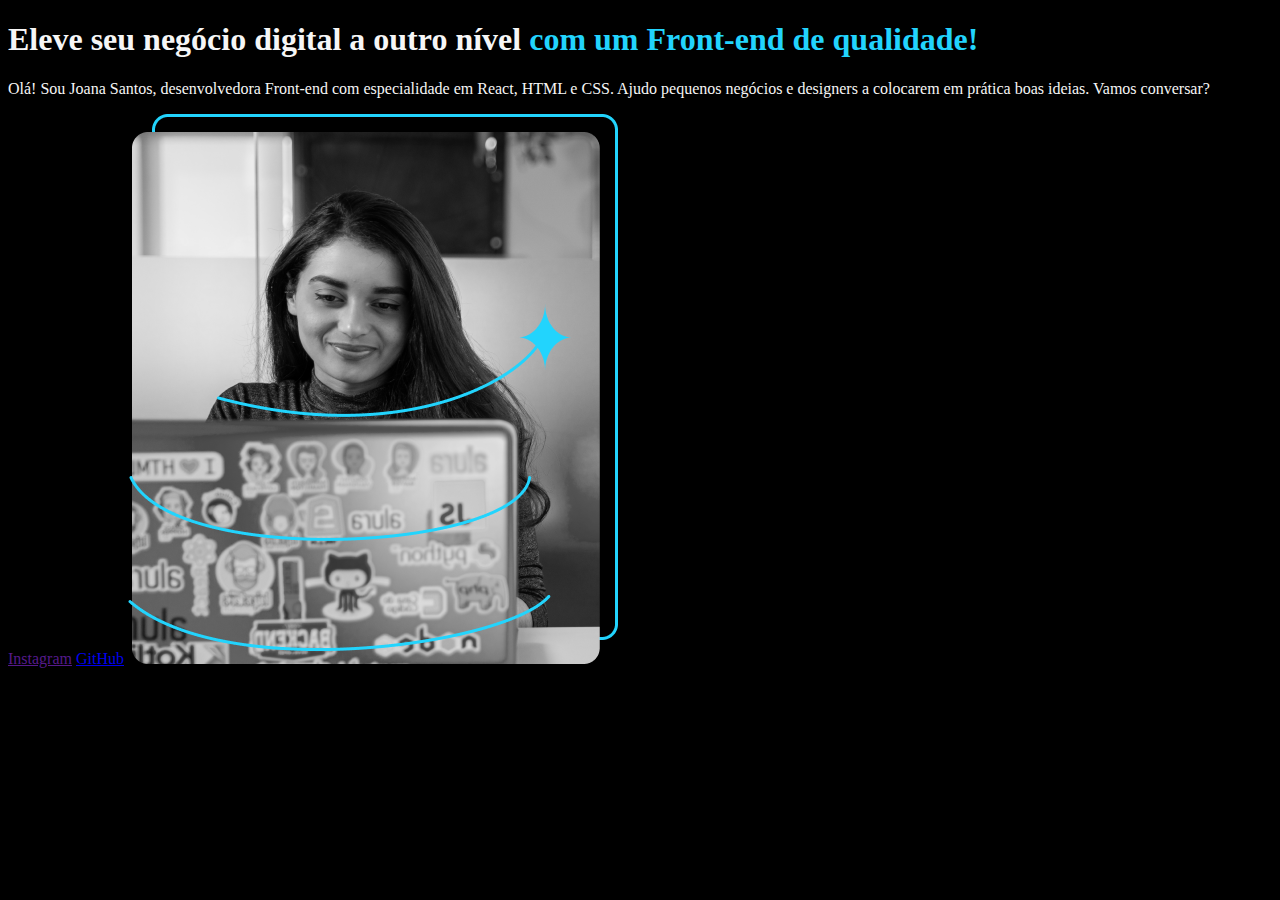
==== src/index.html @ 068dfb2e "feat: init project of html and css" ====
<!DOCTYPE html>
<html lang="en">
<head>
    <meta charset="UTF-8">
    <meta name="viewport" content="width=device-width, initial-scale=1.0">
    <link rel="stylesheet" href="./styles/style.css">
    <title>Portifolio</title>
</head>
<body>
    <header></header>
    <main>

        <h1>Eleve seu negócio digital a outro nível <strong class="mark_titulo">com um Front-end de qualidade!</strong></h1>

        <p>Olá! Sou Joana Santos, desenvolvedora Front-end com especialidade em React, HTML e CSS. Ajudo pequenos negócios e designers a colocarem em prática boas ideias. Vamos conversar?</p>

        <a href="">Instagram</a>
        <a href="https://github.com/PauloSergio-0">GitHub</a>
        <img src="./images/Imagem.png" alt="foto user">
    </main>
    <footer></footer>
</body>
</html>
---- src/styles/style.css ----
body{
    background-color: #000000;
    color: #F6F6F6;
}

h1{
    font-family: 'Krona One';
}

p,a{
    font-family: 'Montserrat';
}
.mark_titulo{
    color: #22D4FD;
}
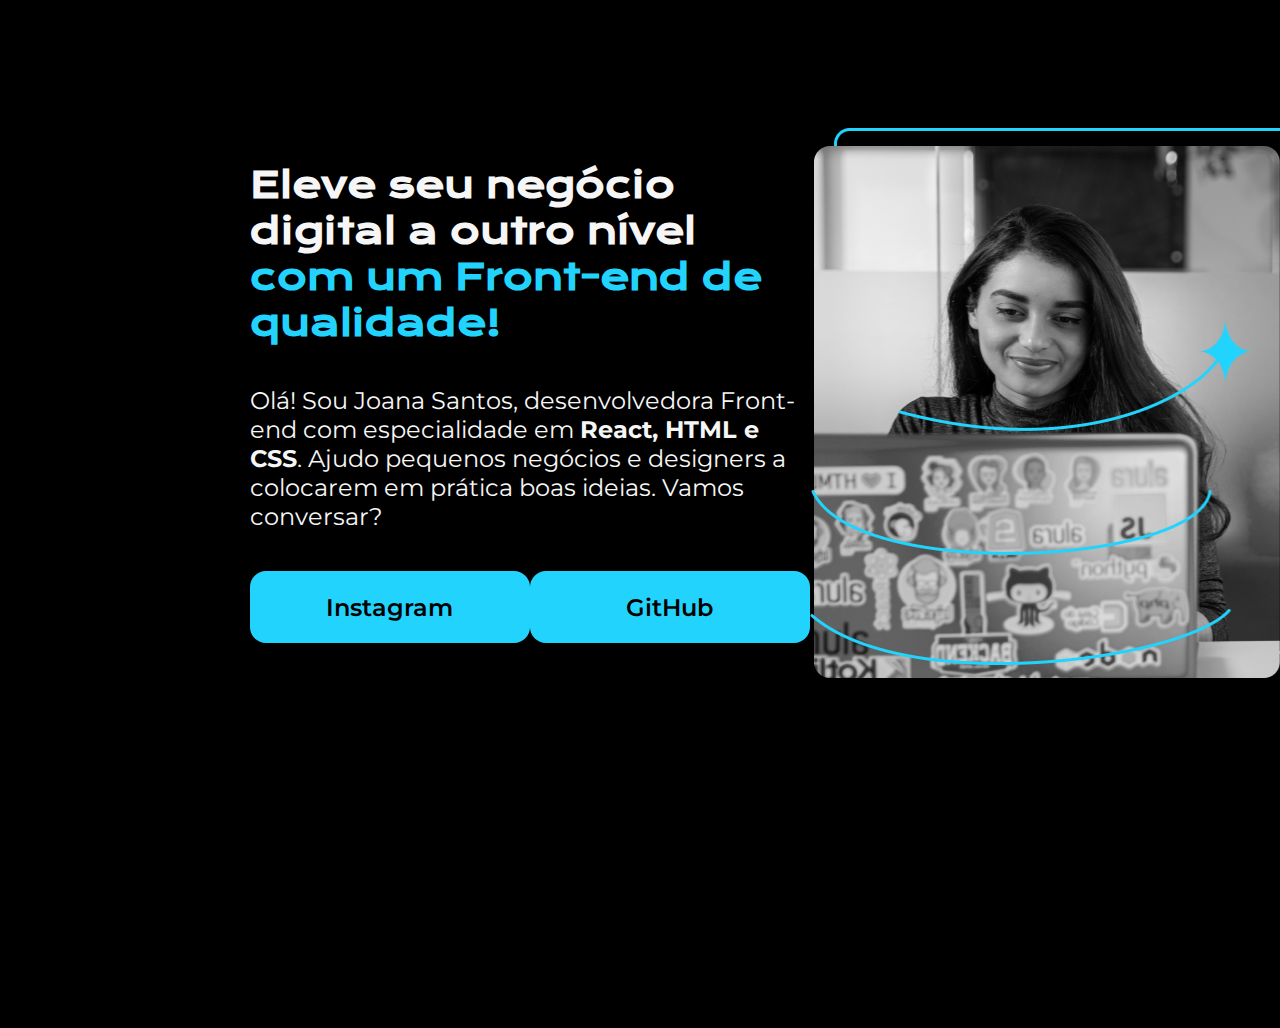
==== commit 1c108016: "feat: added styles in the project" ====
--- a/src/index.html
+++ b/src/index.html
@@ -8,16 +8,21 @@
 </head>
 <body>
     <header></header>
-    <main>
 
-        <h1>Eleve seu negócio digital a outro nível <strong class="mark_titulo">com um Front-end de qualidade!</strong></h1>
+    <main class="apresentacao">
+        <section class="apresentacao__conteudo">
+            <h1 class="apresentacao__conteudo__titulo">Eleve seu negócio digital a outro nível <strong class="destaque_titulo">com um Front-end de qualidade!</strong></h1>
+            <p class="apresentacao__conteudo__texto">Olá! Sou Joana Santos, desenvolvedora Front-end com especialidade em <strong>React, HTML e CSS</strong>. Ajudo pequenos negócios e designers a colocarem em prática boas ideias. Vamos conversar?</p>
 
-        <p>Olá! Sou Joana Santos, desenvolvedora Front-end com especialidade em React, HTML e CSS. Ajudo pequenos negócios e designers a colocarem em prática boas ideias. Vamos conversar?</p>
+            <div class="apresentacao__links">
+                <a class="apresentacao__links__botao" href="">Instagram</a>
+                <a class="apresentacao__links__botao" href="https://github.com/PauloSergio-0">GitHub</a>
+            </div>
+        </section>
 
-        <a href="">Instagram</a>
-        <a href="https://github.com/PauloSergio-0">GitHub</a>
         <img src="./images/Imagem.png" alt="foto user">
     </main>
+
     <footer></footer>
 </body>
 </html>--- a/src/styles/style.css
+++ b/src/styles/style.css
@@ -1,15 +1,66 @@
+@import url('https://fonts.googleapis.com/css2?family=Heebo:wght@900&family=Krona+One&family=Open+Sans:wght@600&family=Roboto:ital@1&display=swap');
+
+@import url('https://fonts.googleapis.com/css2?family=Heebo:wght@900&family=Krona+One&family=Montserrat:ital,wght@0,100..900;1,100..900&family=Open+Sans:wght@600&family=Roboto:ital@1&display=swap');
+
+*{
+    padding: 0;
+    margin: 0;
+
+}
+
 body{
+    height: 100vh;
+    box-sizing: border-box;/*para não vazar conteúdo */
     background-color: #000000;
     color: #F6F6F6;
 }
 
-h1{
-    font-family: 'Krona One';
+.destaque_titulo{
+    color: #22D4FD;
 }
 
-p,a{
-    font-family: 'Montserrat';
+.apresentacao{
+    display: flex;
+    align-items: center;
+    justify-content: space-between;
+    margin: 10% 19.5%;
 }
-.mark_titulo{
-    color: #22D4FD;
+.apresentacao__conteudo{
+    width: 615px;
+    height: 482px;
+    display: flex;
+    flex-direction: column;
+    gap: 40px; /*espaçamento entre os elementos filhos*/
+}
+
+.apresentacao__conteudo__texto{
+    font-family: 'Montserrat', sans-serif;
+    font-size: 24px;
+}
+
+.apresentacao__conteudo__titulo{
+    font-family: 'Krona One';
+    font-size: 36px;
+
+}
+.apresentacao__links{
+    display: flex;
+    justify-content: space-between;
+}
+.apresentacao__links__botao{
+    font-family: 'Montserrat', sans-serif;
+    background-color: #22D4FD;
+    width: 280px;
+    padding: 21.5px 0px;
+    font-size: 24px;
+    text-align: center;
+    border-radius: 16px;
+    text-decoration: none;
+    font-weight: 600;
+    color: #000000;
+}
+img{
+    width: 488px;
+    height: 550px;
+    
 }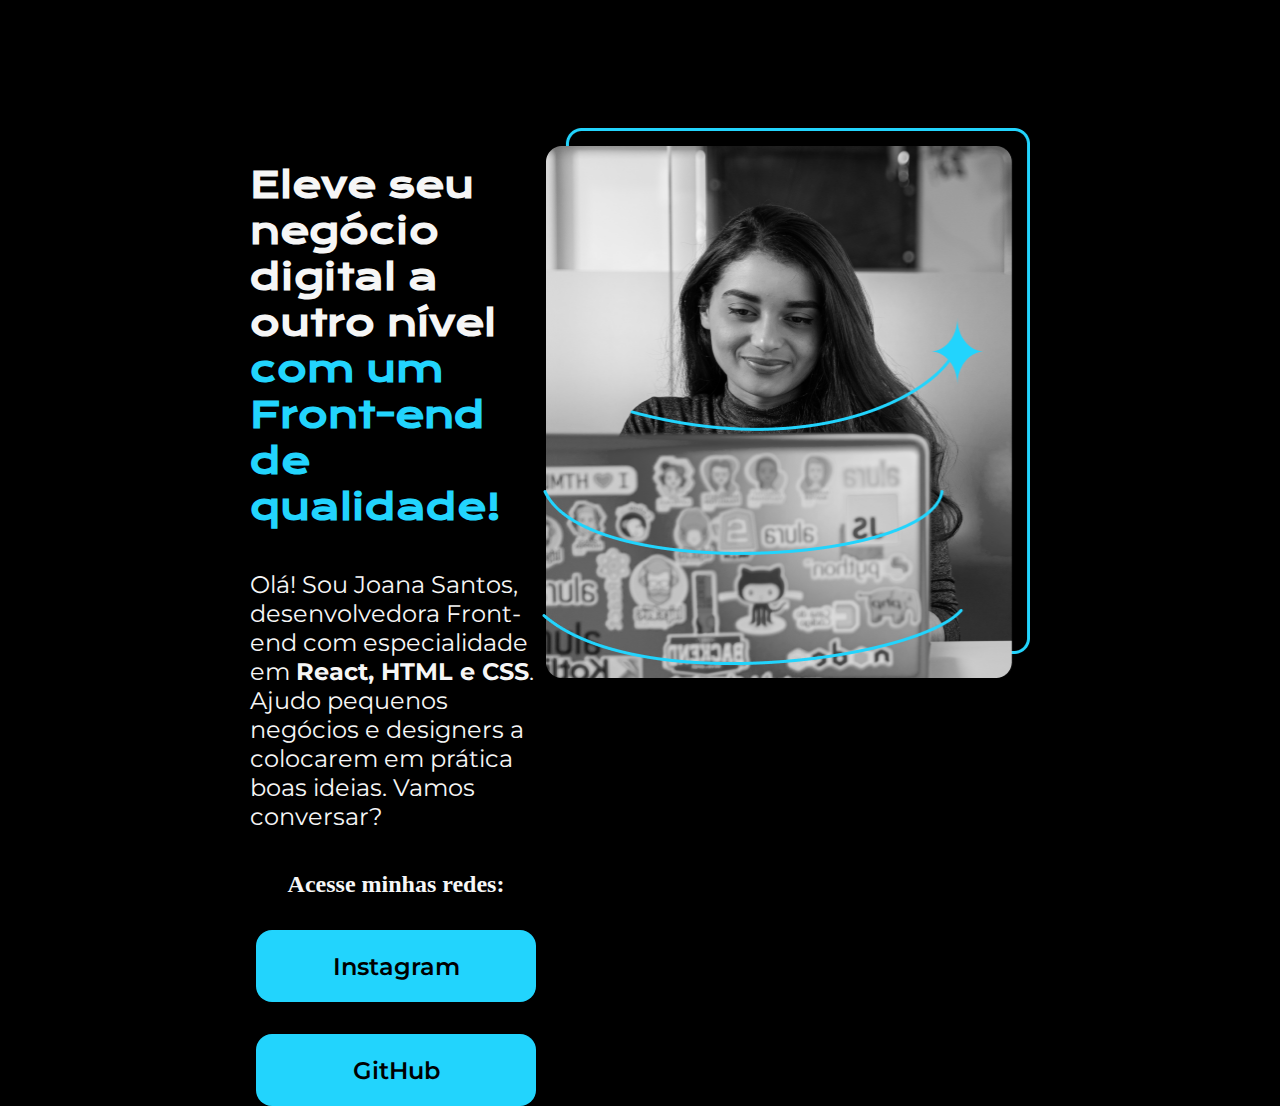
==== commit a078e2f7: "feat: add links" ====
--- a/src/index.html
+++ b/src/index.html
@@ -15,6 +15,8 @@
             <p class="apresentacao__conteudo__texto">Olá! Sou Joana Santos, desenvolvedora Front-end com especialidade em <strong>React, HTML e CSS</strong>. Ajudo pequenos negócios e designers a colocarem em prática boas ideias. Vamos conversar?</p>
 
             <div class="apresentacao__links">
+
+                <h2 class="">Acesse minhas redes:</h2>
                 <a class="apresentacao__links__botao" href="">Instagram</a>
                 <a class="apresentacao__links__botao" href="https://github.com/PauloSergio-0">GitHub</a>
             </div>
--- a/src/styles/style.css
+++ b/src/styles/style.css
@@ -45,7 +45,10 @@
 }
 .apresentacao__links{
     display: flex;
-    justify-content: space-between;
+    /* justify-content: space-between; */
+    flex-direction: column;
+    align-items: center;
+    gap: 32px;
 }
 .apresentacao__links__botao{
     font-family: 'Montserrat', sans-serif;
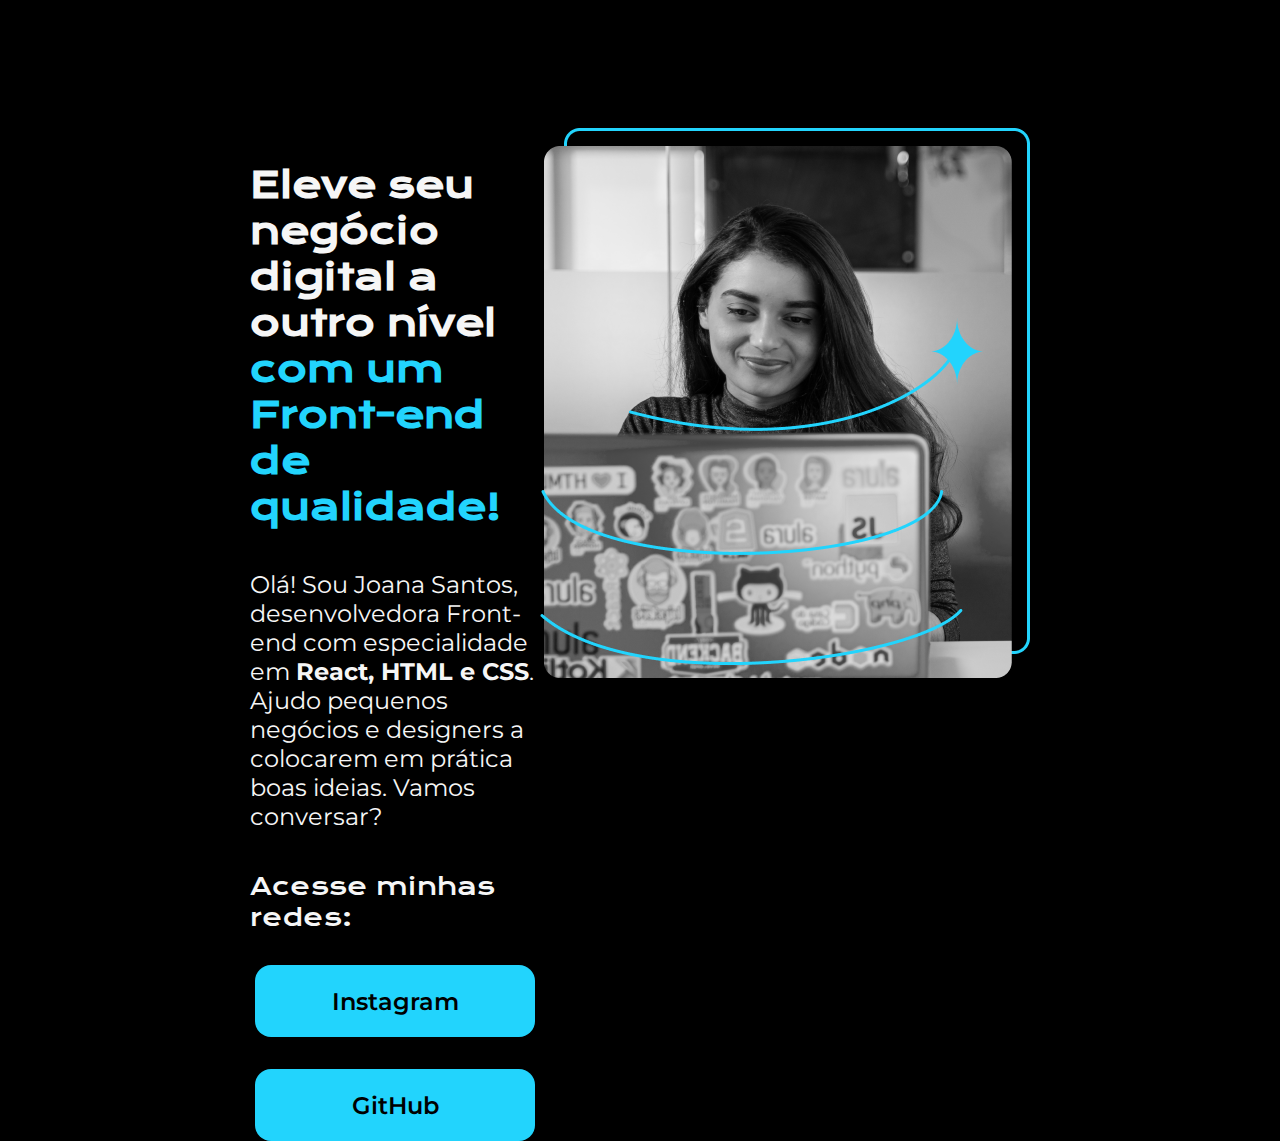
==== commit 269addf0: "feat: changes in styles links" ====
--- a/src/index.html
+++ b/src/index.html
@@ -16,13 +16,14 @@
 
             <div class="apresentacao__links">
 
-                <h2 class="">Acesse minhas redes:</h2>
+                <h2 class="apresentacao__links__subtitulo">Acesse minhas redes:</h2>
                 <a class="apresentacao__links__botao" href="">Instagram</a>
                 <a class="apresentacao__links__botao" href="https://github.com/PauloSergio-0">GitHub</a>
+
             </div>
         </section>
+        <img src="./images/Imagem.png" alt="foto user">
 
-        <img src="./images/Imagem.png" alt="foto user">
     </main>
 
     <footer></footer>
--- a/src/styles/style.css
+++ b/src/styles/style.css
@@ -39,13 +39,13 @@
 }
 
 .apresentacao__conteudo__titulo{
-    font-family: 'Krona One';
+    font-family: 'Krona One', sans-serif;
     font-size: 36px;
 
 }
 .apresentacao__links{
     display: flex;
-    /* justify-content: space-between; */
+    justify-content: space-between;
     flex-direction: column;
     align-items: center;
     gap: 32px;
@@ -62,8 +62,9 @@
     font-weight: 600;
     color: #000000;
 }
-img{
-    width: 488px;
-    height: 550px;
-    
+
+.apresentacao__links__subtitulo{
+    font-family: 'Krona One', sans-serif;
+    font-size: 24px;
+    font-weight: 400;
 }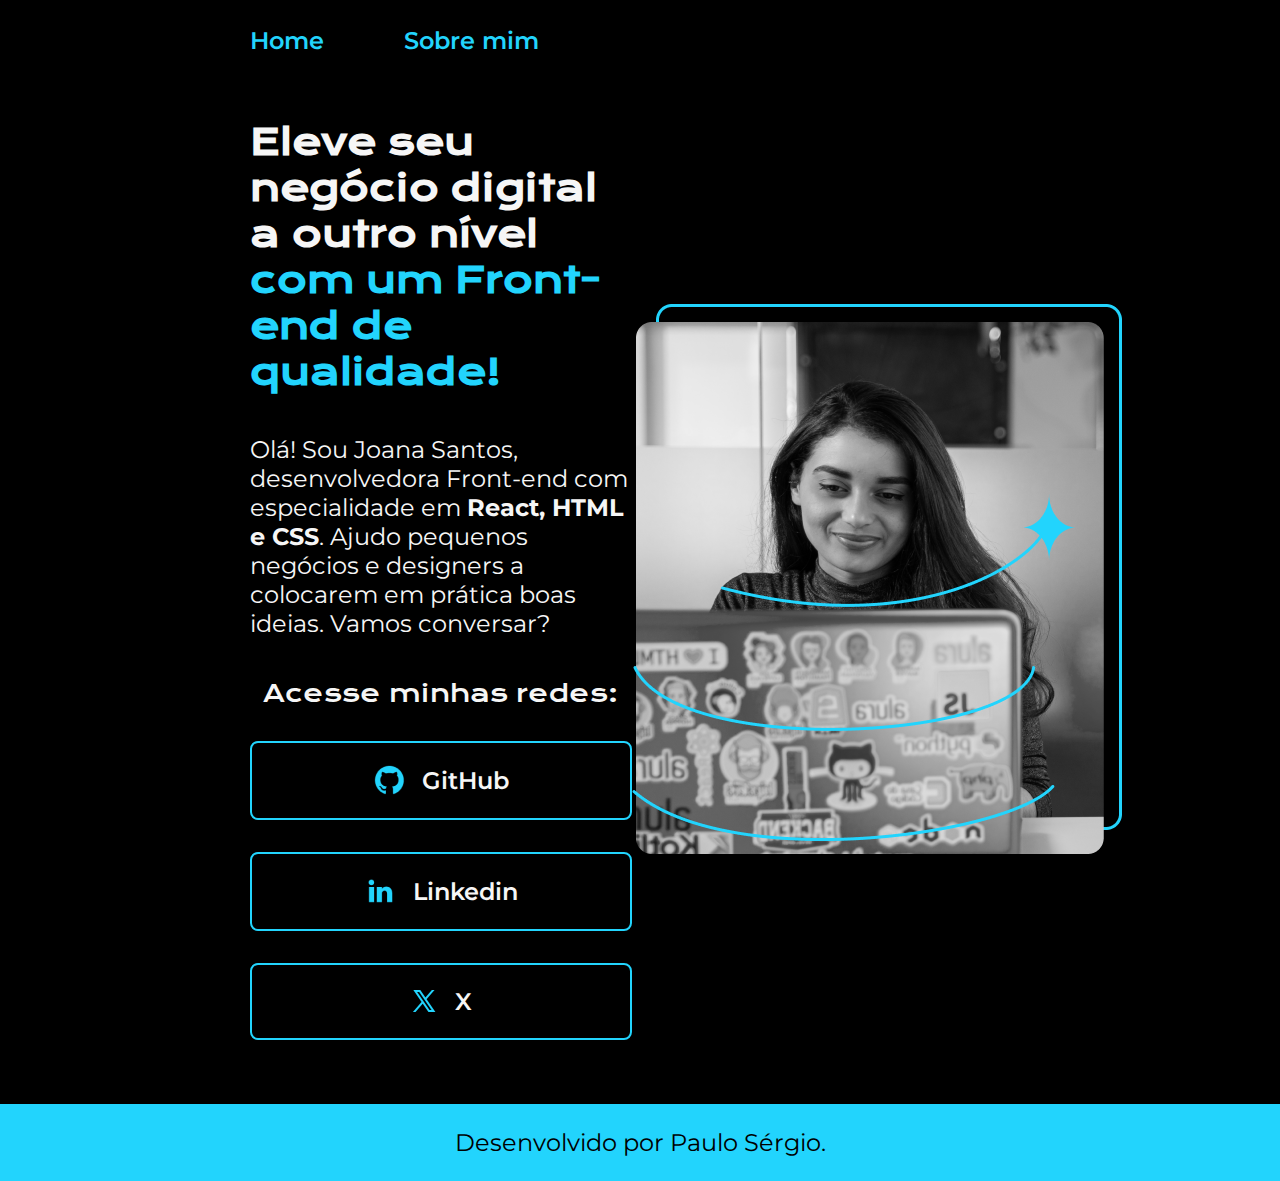
==== commit e47d133c: "feat: finish course Oracle ONE HTML e CSS: cabeçalho, footer e variáveis CSS" ====
--- a/src/index.html
+++ b/src/index.html
@@ -1,13 +1,19 @@
 <!DOCTYPE html>
-<html lang="en">
+<html lang="pt-br">
 <head>
     <meta charset="UTF-8">
+    <meta http-equiv="X-UA-Compatible" content="IE=edge">
     <meta name="viewport" content="width=device-width, initial-scale=1.0">
     <link rel="stylesheet" href="./styles/style.css">
     <title>Portifolio</title>
 </head>
 <body>
-    <header></header>
+    <header class="cabecalho">
+        <nav class="cabecalho__menu">
+            <a class="cabecalho__menu_link" href="./index.html">Home</a>
+            <a class="cabecalho__menu_link" href="./pages/about.html">Sobre mim</a>
+        </nav>
+    </header>
 
     <main class="apresentacao">
         <section class="apresentacao__conteudo">
@@ -17,15 +23,30 @@
             <div class="apresentacao__links">
 
                 <h2 class="apresentacao__links__subtitulo">Acesse minhas redes:</h2>
-                <a class="apresentacao__links__botao" href="">Instagram</a>
-                <a class="apresentacao__links__botao" href="https://github.com/PauloSergio-0">GitHub</a>
+
+                <a class="apresentacao__links__botao" href="https://github.com/PauloSergio-0">
+                    <img src="./assets/github.png" alt="logo github" >
+                    GitHub
+                </a>
+
+                <a class="apresentacao__links__botao" href="https://www.linkedin.com/in/paulo-sérgio--dev/">
+                    <img src="./assets/linkedin.png" alt="logo github" >
+                    Linkedin
+                </a>
+                
+                <a class="apresentacao__links__botao" href="https://github.com/PauloSergio-0">
+                    <img src="./assets/twitter-novo.png" alt="logo github" >
+                    X
+                </a>
 
             </div>
         </section>
-        <img src="./images/Imagem.png" alt="foto user">
+        <img src="./assets/Imagem.png" alt="foto user">
 
     </main>
 
-    <footer></footer>
+    <footer class="rodape">
+        <p>Desenvolvido por Paulo Sérgio.</p>
+    </footer>
 </body>
 </html>--- a/src/styles/style.css
+++ b/src/styles/style.css
@@ -1,6 +1,18 @@
 @import url('https://fonts.googleapis.com/css2?family=Heebo:wght@900&family=Krona+One&family=Open+Sans:wght@600&family=Roboto:ital@1&display=swap');
 
 @import url('https://fonts.googleapis.com/css2?family=Heebo:wght@900&family=Krona+One&family=Montserrat:ital,wght@0,100..900;1,100..900&family=Open+Sans:wght@600&family=Roboto:ital@1&display=swap');
+
+:root{
+    --cor_primaria: #000000;
+    --cor_secundaria: #F6F6F6;
+    --cor_terciaria: #22D4FD;
+    --cor_hover: #272727;
+
+    --fonte_primaria:'Krona One', sans-serif;
+    --fonte_secundaria:'Montserrat', sans-serif;
+
+}
+
 
 *{
     padding: 0;
@@ -9,37 +21,54 @@
 }
 
 body{
-    height: 100vh;
+    /* height: 100vh; */ 
     box-sizing: border-box;/*para não vazar conteúdo */
-    background-color: #000000;
-    color: #F6F6F6;
+    background-color: var(--cor_primaria);
+    color: var(--cor_secundaria);
 }
 
+.cabecalho{
+    padding: 2% 19.5% 0 19.5%;
+}
+.cabecalho__menu{
+    align-items: center;
+    display: flex;
+    flex-direction: row;
+    gap: 80px;
+}
+
+.cabecalho__menu_link{
+    color: var(--cor_terciaria);
+    font-family: var(--fonte_secundaria);
+    font-weight: 600;
+    text-decoration: none;
+    font-size: 24px;
+}
 .destaque_titulo{
-    color: #22D4FD;
+    color: var(--cor_terciaria);
 }
 
 .apresentacao{
     display: flex;
     align-items: center;
     justify-content: space-between;
-    margin: 10% 19.5%;
+    padding: 5% 19.5%; 
 }
 .apresentacao__conteudo{
     width: 615px;
-    height: 482px;
+    /* height: 482px; */
     display: flex;
     flex-direction: column;
     gap: 40px; /*espaçamento entre os elementos filhos*/
 }
 
 .apresentacao__conteudo__texto{
-    font-family: 'Montserrat', sans-serif;
+    font-family: var(--fonte_secundaria);
     font-size: 24px;
 }
 
 .apresentacao__conteudo__titulo{
-    font-family: 'Krona One', sans-serif;
+    font-family: var(--fonte_primaria);
     font-size: 36px;
 
 }
@@ -51,20 +80,51 @@
     gap: 32px;
 }
 .apresentacao__links__botao{
-    font-family: 'Montserrat', sans-serif;
-    background-color: #22D4FD;
-    width: 280px;
+    font-family: var(--fonte_secundaria);
+    /* background-color: #22D4FD; */
+    border: 2px solid  var(--cor_terciaria);
+    width: 378px;
     padding: 21.5px 0px;
     font-size: 24px;
     text-align: center;
-    border-radius: 16px;
+    border-radius: 8px;
     text-decoration: none;
     font-weight: 600;
-    color: #000000;
+    color: var(--cor_secundaria);
+    display: flex;
+    align-items: center;
+    justify-content: center;
+    gap: 16px;
+}
+.apresentacao__links__botao:hover{
+    font-family: var(--fonte_secundaria);
+    /* background-color: #22D4FD; */
+    border: 2px solid  var(--cor_terciaria);
+    width: 378px;
+    background-color:  var(--cor_hover);
+    padding: 21.5px 0px;
+    font-size: 24px;
+    text-align: center;
+    border-radius: 8px;
+    text-decoration: none;
+    font-weight: 600;
+    color: var(--cor_secundaria);
 }
 
 .apresentacao__links__subtitulo{
-    font-family: 'Krona One', sans-serif;
+    font-family: var(--fonte_primaria);
+    font-weight: 400;
+    font-size: 24px;
+}
+
+.rodape{
+    color: var(--cor_primaria);
+    background-color: var(--cor_terciaria);
+    display: flex;
+    padding: 24px;
+    justify-content: center;
+    align-items: center;
+    font-family: var(--fonte_secundaria);
     font-size: 24px;
     font-weight: 400;
 }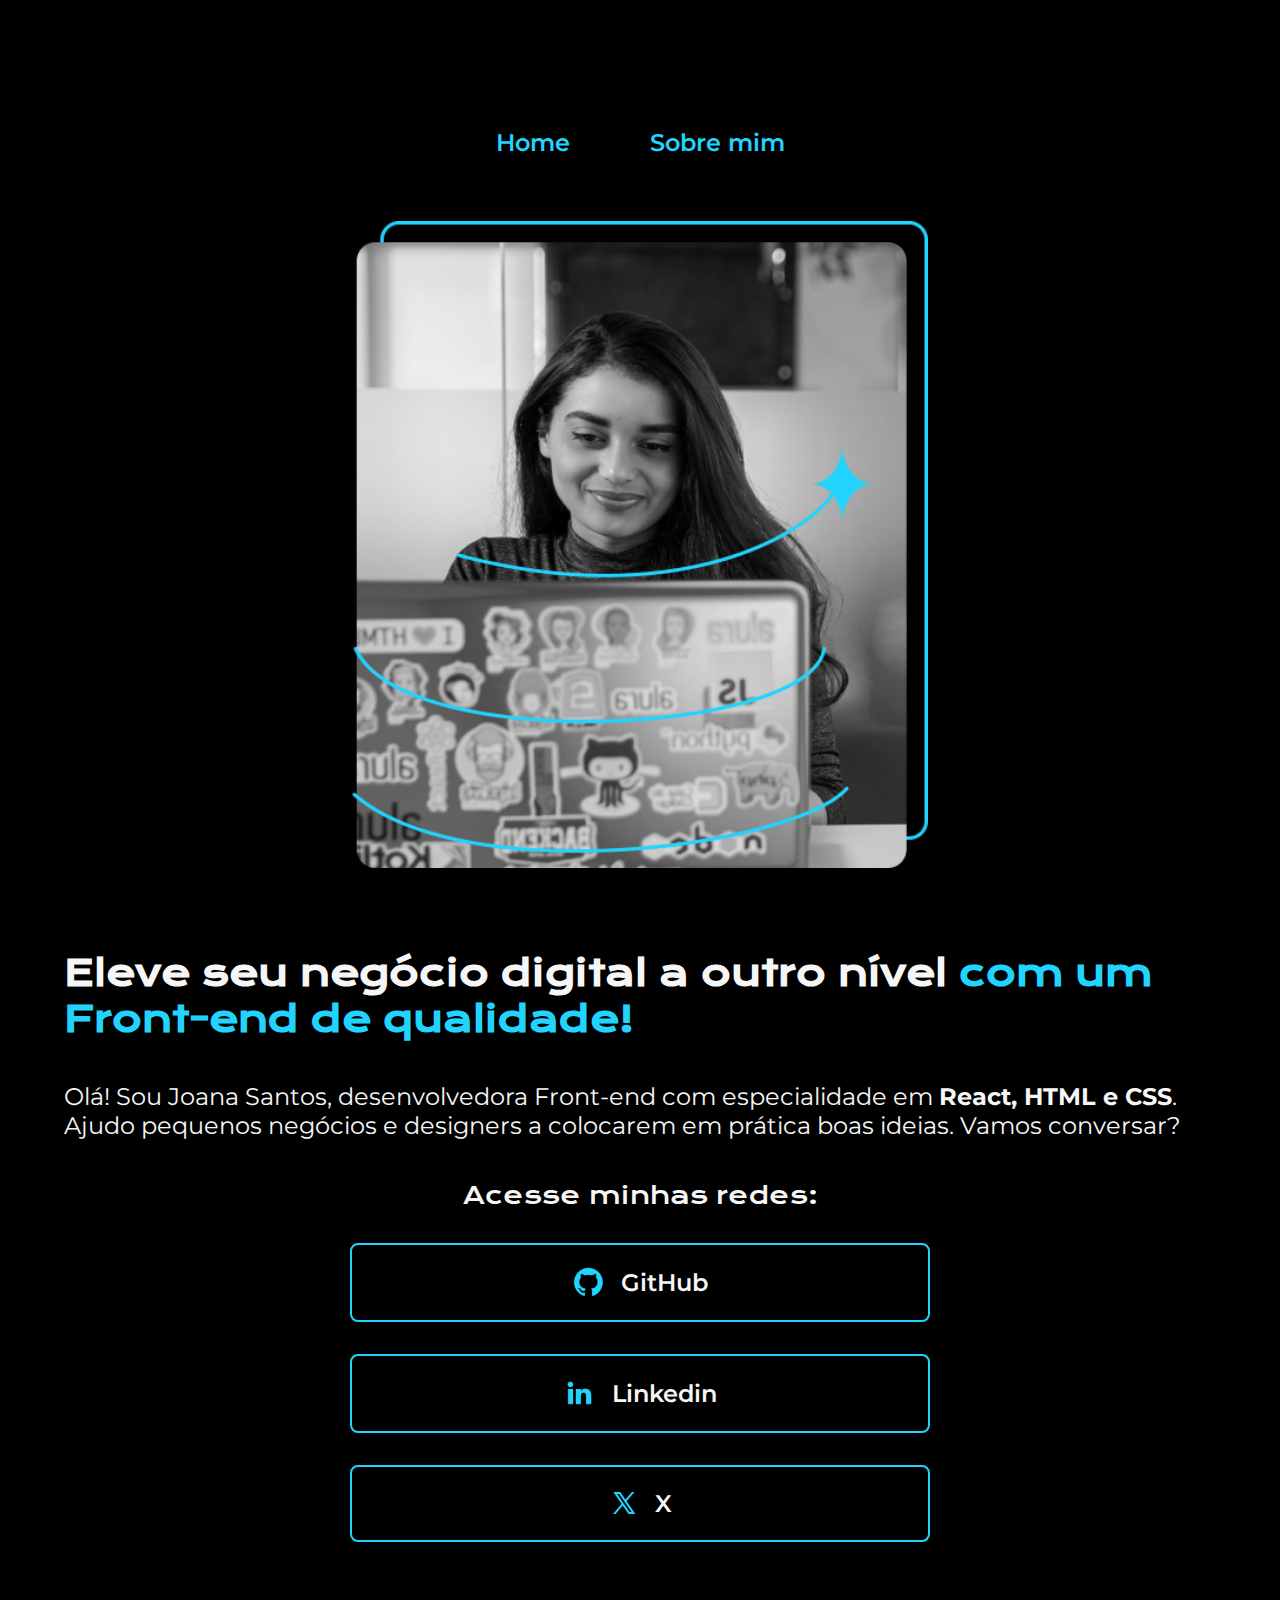
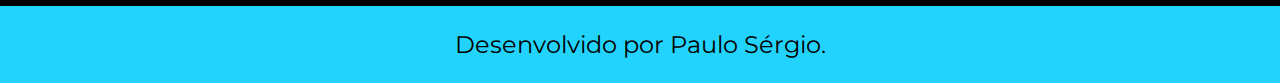
==== commit 7ed3b34c: "feat: added responsive page" ====
--- a/src/index.html
+++ b/src/index.html
@@ -41,7 +41,7 @@
 
             </div>
         </section>
-        <img src="./assets/Imagem.png" alt="foto user">
+        <img class="apresentacao__imagem" src="./assets/Imagem.png" alt="foto user">
 
     </main>
 
--- a/src/styles/style.css
+++ b/src/styles/style.css
@@ -13,7 +13,7 @@
 
 }
 
-
+/* 1 rem = 16px */
 *{
     padding: 0;
     margin: 0;
@@ -28,7 +28,7 @@
 }
 
 .cabecalho{
-    padding: 2% 19.5% 0 19.5%;
+    padding: 2% 0% 0% 19.5%;
 }
 .cabecalho__menu{
     align-items: center;
@@ -42,7 +42,7 @@
     font-family: var(--fonte_secundaria);
     font-weight: 600;
     text-decoration: none;
-    font-size: 24px;
+    font-size: 1.5rem;
 }
 .destaque_titulo{
     color: var(--cor_terciaria);
@@ -53,10 +53,10 @@
     align-items: center;
     justify-content: space-between;
     padding: 5% 19.5%; 
+    gap: 82px;
 }
 .apresentacao__conteudo{
-    width: 615px;
-    /* height: 482px; */
+    width: 50%;
     display: flex;
     flex-direction: column;
     gap: 40px; /*espaçamento entre os elementos filhos*/
@@ -64,12 +64,12 @@
 
 .apresentacao__conteudo__texto{
     font-family: var(--fonte_secundaria);
-    font-size: 24px;
+    font-size: 1.5rem;
 }
 
 .apresentacao__conteudo__titulo{
     font-family: var(--fonte_primaria);
-    font-size: 36px;
+    font-size: 2.25rem;
 
 }
 .apresentacao__links{
@@ -83,9 +83,9 @@
     font-family: var(--fonte_secundaria);
     /* background-color: #22D4FD; */
     border: 2px solid  var(--cor_terciaria);
-    width: 378px;
+    width: 50%;
     padding: 21.5px 0px;
-    font-size: 24px;
+    font-size: 1.5rem;
     text-align: center;
     border-radius: 8px;
     text-decoration: none;
@@ -100,10 +100,10 @@
     font-family: var(--fonte_secundaria);
     /* background-color: #22D4FD; */
     border: 2px solid  var(--cor_terciaria);
-    width: 378px;
+    width: 50%;
     background-color:  var(--cor_hover);
     padding: 21.5px 0px;
-    font-size: 24px;
+    font-size: 1.5rem;
     text-align: center;
     border-radius: 8px;
     text-decoration: none;
@@ -114,9 +114,13 @@
 .apresentacao__links__subtitulo{
     font-family: var(--fonte_primaria);
     font-weight: 400;
-    font-size: 24px;
+    font-size: 1.5rem;
 }
 
+
+.apresentacao__imagem{
+    width: 50%;
+}
 .rodape{
     color: var(--cor_primaria);
     background-color: var(--cor_terciaria);
@@ -125,6 +129,27 @@
     justify-content: center;
     align-items: center;
     font-family: var(--fonte_secundaria);
-    font-size: 24px;
+    font-size: 1.5rem;
     font-weight: 400;
+}
+
+@media(max-width: 1300px){
+    .cabecalho{
+        padding: 10% 19.5% 0% 19.5%;
+    }
+
+    .cabecalho__menu{
+        justify-content: center;
+        
+    }
+
+    .apresentacao{
+        padding: 5% 5%;
+        flex-direction: column-reverse;
+    }
+
+    .apresentacao__conteudo{
+        width: auto; /*ou 100%*/
+        
+    }
 }